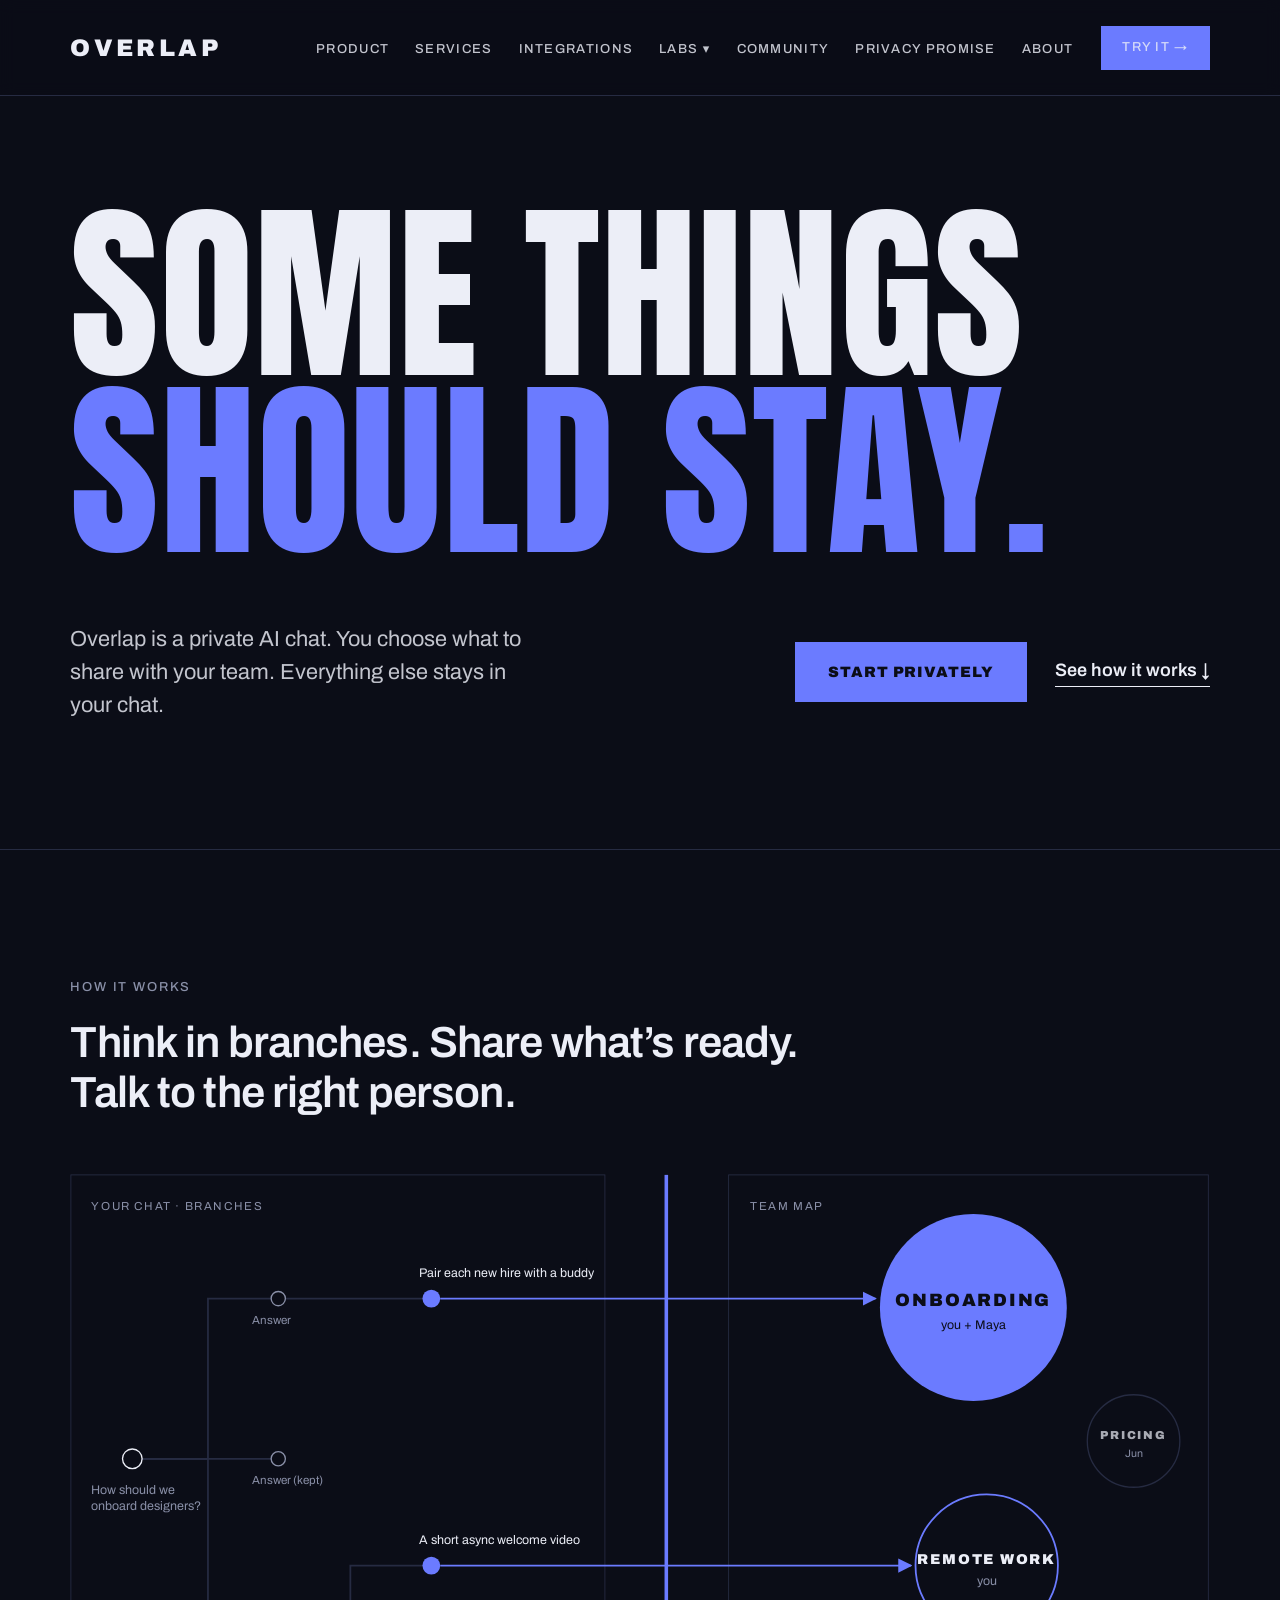
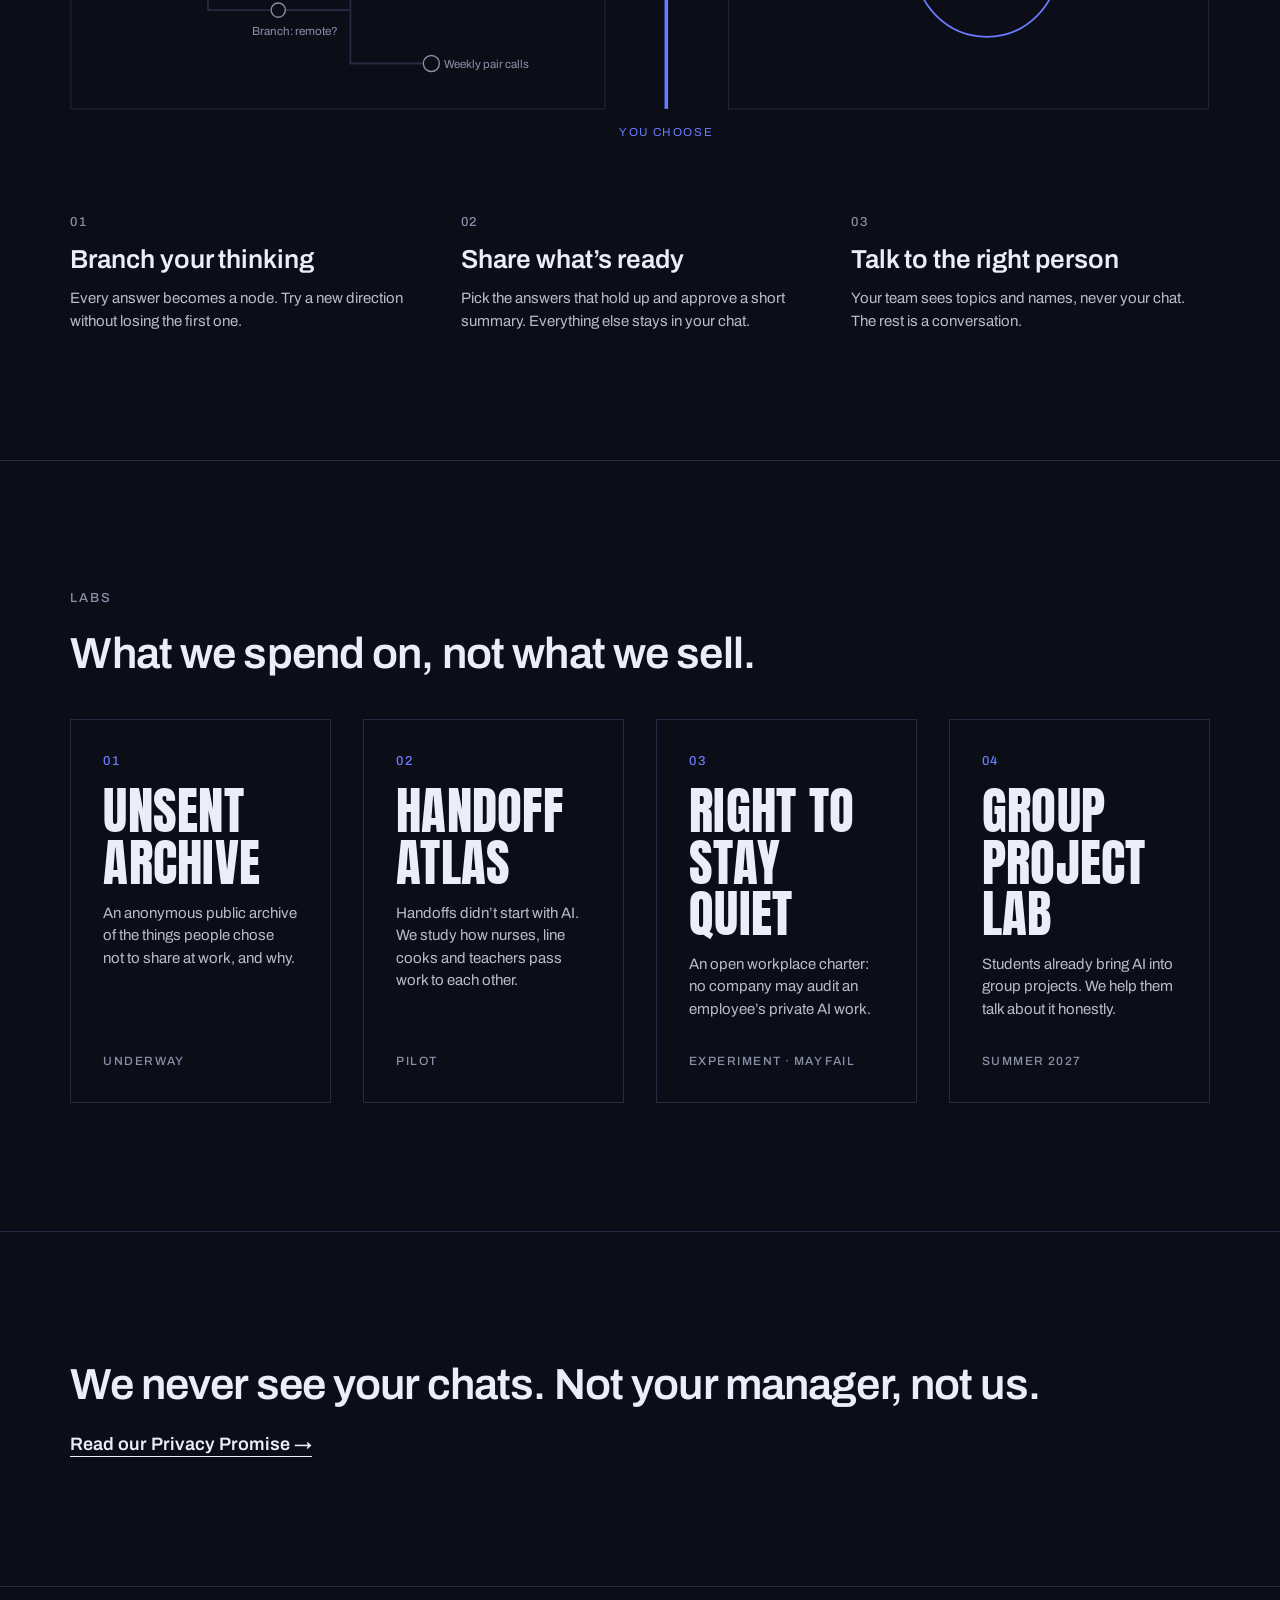
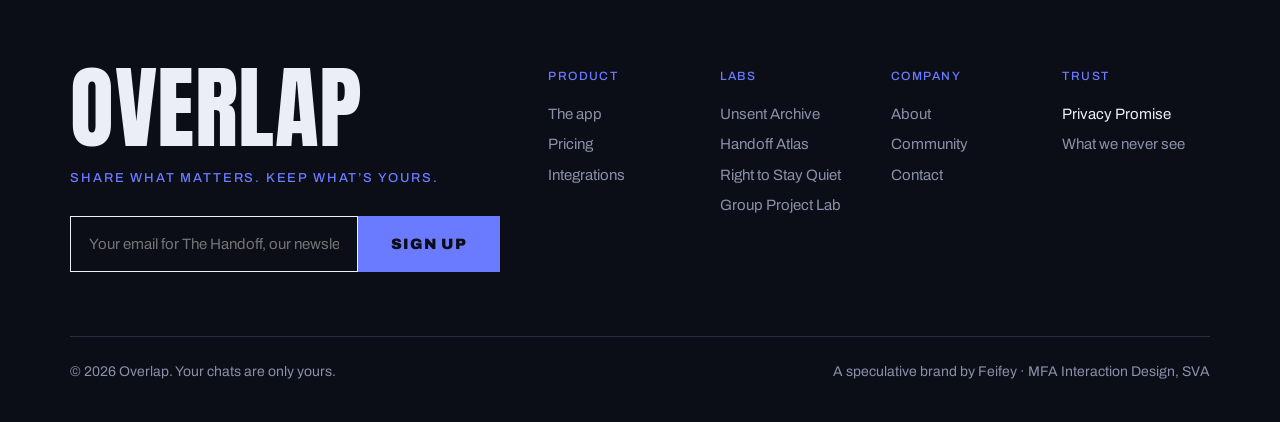
==== index.html @ f90bbea0 "Add Overlap website (11 pages, Periwinkle theme) Co-Authored-By: Claude Opus 5.5 <noreply@anthropic." ====
<!doctype html>
<html lang="en">
<head>
<meta charset="utf-8">
<meta name="viewport" content="width=device-width, initial-scale=1">
<title>Overlap · Some things should stay</title>
<meta name="description" content="A private AI chat with a team map. You choose what to share with your team.">
<link rel="preconnect" href="https://fonts.googleapis.com">
<link rel="preconnect" href="https://fonts.gstatic.com" crossorigin>
<link href="https://fonts.googleapis.com/css2?family=Anton&family=Archivo:wght@400;500;600;900&display=swap" rel="stylesheet">
<link rel="stylesheet" href="assets/style.css">
<link rel="icon" href="assets/favicon.svg" type="image/svg+xml">
</head>
<body>
<header class="site-header">
  <div class="wrap">
    <a class="logo" href="index.html">OVERLAP</a>
    <button class="burger" aria-expanded="false" aria-controls="nav">Menu</button>
    <nav class="nav" id="nav">
      <ul><li><a href="product.html">Product</a></li><li><a href="services.html">Services</a></li><li><a href="integrations.html">Integrations</a></li><li class="has-menu"><button class="menu-btn" aria-expanded="false">Labs</button><ul class="dropdown"><li><a href="labs/unsent-archive.html"><small>Lab 01</small>Unsent Archive</a></li><li><a href="labs/handoff-atlas.html"><small>Lab 02</small>Handoff Atlas</a></li><li><a href="labs/right-to-stay-quiet.html"><small>Lab 03</small>Right to Stay Quiet</a></li><li><a href="labs/group-project-lab.html"><small>Lab 04</small>Group Project Lab</a></li></ul></li><li><a href="community.html">Community</a></li><li><a href="privacy.html">Privacy Promise</a></li><li><a href="about.html">About</a></li></ul>
      <a class="btn small" href="product.html">Try it →</a>
    </nav>
  </div>
</header>
<main>

<section class="hero"><div class="wrap">
  <h1 class="display d-xl">Some things<br><span class="ac">should stay.</span></h1>
  <div class="hero-foot">
    <p class="lead">Overlap is a private AI chat. You choose what to share with your team. Everything else stays in your chat.</p>
    <div class="actions"><a class="btn" href="product.html">Start privately</a><a class="link" href="#how">See how it works ↓</a></div>
  </div>
</div></section>
<section class="section" id="how"><div class="wrap">
  <span class="label">How it works</span>
  <h2 class="h2">Think in branches. Share what’s ready.<br>Talk to the right person.</h2>
  <div class="diagram"><svg viewBox="0 0 1280 640" role="img" aria-labelledby="dgt dgd">
<title id="dgt">How Overlap works</title>
<desc id="dgd">On the left, your chat as a branch tree. Two answers you chose pass through a gate labelled You choose and arrive on the team map. Everything else stays in your chat.</desc>
<defs><marker id="ar" viewBox="0 0 10 10" refX="9" refY="5" markerWidth="8" markerHeight="8" orient="auto"><path d="M0 0L10 5L0 10z" fill="var(--ac)"/></marker></defs>
<g font-family="Archivo, sans-serif">
<rect x="1" y="1" width="600" height="600" fill="none" stroke="var(--ln)"/>
<text x="24" y="40" font-size="13" letter-spacing="1.8" fill="var(--mu)">YOUR CHAT · BRANCHES</text>
<rect x="740" y="1" width="539" height="600" fill="none" stroke="var(--ln)"/>
<text x="764" y="40" font-size="13" letter-spacing="1.8" fill="var(--mu)">TEAM MAP</text>
<rect x="668" y="1" width="4" height="600" fill="var(--ac)"/>
<text x="670" y="632" font-size="13" letter-spacing="1.8" fill="var(--ac)" text-anchor="middle">YOU CHOOSE</text>
<g stroke="var(--ln)" stroke-width="2" fill="none">
<path d="M80 320H155V140H230"/><path d="M80 320H230"/><path d="M80 320H155V490H230"/>
<path d="M238 140H400"/><path d="M238 490H315V440H400"/><path d="M238 490H315V550H400"/>
</g>
<circle cx="70" cy="320" r="11" fill="var(--bg)" stroke="var(--fg)" stroke-width="1.5"/>
<text x="24" y="360" font-size="14" fill="var(--mu)"><tspan x="24">How should we</tspan><tspan x="24" dy="18">onboard designers?</tspan></text>
<g fill="var(--bg)" stroke="var(--mu)" stroke-width="1.5"><circle cx="234" cy="140" r="8"/><circle cx="234" cy="320" r="8"/><circle cx="234" cy="490" r="8"/><circle cx="406" cy="550" r="9"/></g>
<g font-size="13" fill="var(--mu)"><text x="204" y="168">Answer</text><text x="204" y="348">Answer (kept)</text><text x="204" y="518">Branch: remote?</text><text x="420" y="555">Weekly pair calls</text></g>
<circle cx="406" cy="140" r="10" fill="var(--ac)"/><circle cx="406" cy="440" r="10" fill="var(--ac)"/>
<g font-size="14" fill="var(--fg)"><text x="392" y="116">Pair each new hire with a buddy</text><text x="392" y="416">A short async welcome video</text></g>
<g stroke="var(--ac)" stroke-width="2"><path d="M416 140H905" marker-end="url(#ar)"/><path d="M416 440H945" marker-end="url(#ar)"/></g>
<circle cx="1015" cy="150" r="105" fill="var(--ac)"/>
<text x="1015" y="148" font-size="20" font-weight="900" letter-spacing="2" fill="var(--on)" text-anchor="middle">ONBOARDING</text>
<text x="1015" y="174" font-size="14" fill="var(--on)" text-anchor="middle">you + Maya</text>
<circle cx="1030" cy="440" r="80" fill="none" stroke="var(--ac)" stroke-width="2"/>
<text x="1030" y="438" font-size="16" font-weight="900" letter-spacing="2" fill="var(--fg)" text-anchor="middle">REMOTE WORK</text>
<text x="1030" y="462" font-size="14" fill="var(--mu)" text-anchor="middle">you</text>
<circle cx="1195" cy="300" r="52" fill="none" stroke="var(--ln)" stroke-width="1.5"/>
<text x="1195" y="298" font-size="13" font-weight="900" letter-spacing="2" fill="var(--fg)" opacity=".7" text-anchor="middle">PRICING</text>
<text x="1195" y="318" font-size="12" fill="var(--mu)" text-anchor="middle">Jun</text>
</g></svg></div>
  <div class="grid g3 mt-l">
    <div class="step"><span class="num">01</span><h3>Branch your thinking</h3><p class="body small">Every answer becomes a node. Try a new direction without losing the first one.</p></div>
    <div class="step"><span class="num">02</span><h3>Share what’s ready</h3><p class="body small">Pick the answers that hold up and approve a short summary. Everything else stays in your chat.</p></div>
    <div class="step"><span class="num">03</span><h3>Talk to the right person</h3><p class="body small">Your team sees topics and names, never your chat. The rest is a conversation.</p></div>
  </div>
</div></section>
<section class="section" id="labs"><div class="wrap">
  <span class="label">Labs</span>
  <h2 class="h2">What we spend on, not what we sell.</h2>
  <div class="grid g4 mt-m"><a class="card" href="labs/unsent-archive.html"><span class="num">01</span><span class="display d-s">Unsent Archive</span><span class="body small">An anonymous public archive of the things people chose not to share at work, and why.</span><span class="status">Underway</span></a><a class="card" href="labs/handoff-atlas.html"><span class="num">02</span><span class="display d-s">Handoff Atlas</span><span class="body small">Handoffs didn’t start with AI. We study how nurses, line cooks and teachers pass work to each other.</span><span class="status">Pilot</span></a><a class="card" href="labs/right-to-stay-quiet.html"><span class="num">03</span><span class="display d-s">Right to Stay Quiet</span><span class="body small">An open workplace charter: no company may audit an employee’s private AI work.</span><span class="status">Experiment · may fail</span></a><a class="card" href="labs/group-project-lab.html"><span class="num">04</span><span class="display d-s">Group Project Lab</span><span class="body small">Students already bring AI into group projects. We help them talk about it honestly.</span><span class="status">Summer 2027</span></a></div>
</div></section>
<section class="section"><div class="wrap">
  <h2 class="h2">We never see your chats. Not your manager, not us.</h2>
  <p class="mt-s"><a class="link" href="privacy.html">Read our Privacy Promise →</a></p>
</div></section>
</main>
<footer class="site-footer">
  <div class="wrap">
    <div class="foot-top">
      <div>
        <div class="display d-l">Overlap</div>
        <p class="label ac mt-s">Share what matters. Keep what’s yours.</p>
        <form class="signup" onsubmit="event.preventDefault(); this.querySelector('button').textContent='Thanks';">
          <input type="email" placeholder="Your email for The Handoff, our newsletter" aria-label="Email">
          <button class="btn" type="submit">Sign up</button>
        </form>
      </div>
      <div class="foot-cols">
        <div><h4>PRODUCT</h4><a href="product.html">The app</a><a href="services.html">Pricing</a><a href="integrations.html">Integrations</a></div>
        <div><h4>LABS</h4><a href="labs/unsent-archive.html">Unsent Archive</a><a href="labs/handoff-atlas.html">Handoff Atlas</a><a href="labs/right-to-stay-quiet.html">Right to Stay Quiet</a><a href="labs/group-project-lab.html">Group Project Lab</a></div>
        <div><h4>COMPANY</h4><a href="about.html">About</a><a href="community.html">Community</a><a href="about.html#contact">Contact</a></div>
        <div><h4>TRUST</h4><a href="privacy.html" style="color:var(--fg)">Privacy Promise</a><a href="privacy.html#never">What we never see</a></div>
      </div>
    </div>
    <div class="foot-bottom">
      <span>© 2026 Overlap. Your chats are only yours.</span>
      <span>A speculative brand by Feifey · MFA Interaction Design, SVA</span>
    </div>
  </div>
</footer>
<script src="assets/site.js"></script>
</body>
</html>
---- assets/style.css ----
/* Overlap · Bold A · Periwinkle */
:root {
  --bg: #0B0D17;
  --fg: #ECEEF7;
  --mu: #8A90A8;
  --ln: #262B42;
  --sf: #141829;
  --ac: #6B7BFF;
  --on: #0B0D17;
  --pad: clamp(20px, 5.5vw, 80px);
  --max: 1440px;
}

* { box-sizing: border-box; margin: 0; padding: 0; }
html { scroll-behavior: smooth; }
body {
  background: var(--bg);
  color: var(--fg);
  font-family: "Archivo", system-ui, sans-serif;
  font-size: 18px;
  line-height: 1.5;
  -webkit-font-smoothing: antialiased;
}
a { color: inherit; text-decoration: none; }
img, svg { display: block; max-width: 100%; }
button { font: inherit; color: inherit; background: none; border: 0; cursor: pointer; }

.wrap { max-width: var(--max); margin: 0 auto; padding: 0 var(--pad); }
.section { padding: clamp(72px, 10vw, 140px) 0; border-top: 1px solid var(--ln); }
.section:first-of-type { border-top: 0; }

/* ---------- type ---------- */
.label {
  font-size: 13px; font-weight: 500; letter-spacing: .14em; text-transform: uppercase;
  color: var(--mu); margin-bottom: 20px; display: block;
}
.label.ac { color: var(--ac); }
.display {
  font-family: "Anton", Impact, sans-serif; font-weight: 400; text-transform: uppercase;
  line-height: .92; letter-spacing: .005em;
}
.d-xl { font-size: clamp(64px, 15vw, 230px); }
.d-l  { font-size: clamp(52px, 10vw, 160px); }
.d-m  { font-size: clamp(44px, 7vw, 110px); }
.d-s  { font-size: clamp(32px, 4vw, 52px); line-height: 1; }
.ac { color: var(--ac); }
.h2 { font-size: clamp(30px, 3.4vw, 44px); font-weight: 600; letter-spacing: -.02em; line-height: 1.15; }
.lead { font-size: clamp(19px, 1.7vw, 24px); color: color-mix(in srgb, var(--fg) 82%, transparent); max-width: 40ch; }
.body { color: color-mix(in srgb, var(--fg) 78%, transparent); max-width: 60ch; }
.muted { color: var(--mu); }
.small { font-size: 15px; }

/* ---------- buttons ---------- */
.btn {
  display: inline-flex; align-items: center; gap: .5em;
  height: 60px; padding: 0 32px;
  font-weight: 900; font-size: 15px; letter-spacing: .06em; text-transform: uppercase;
  background: var(--ac); color: var(--on); border: 1.5px solid var(--ac);
  transition: transform .15s ease, background .15s ease;
}
.btn:hover { transform: translateY(-2px); }
.btn.ghost { background: transparent; color: var(--fg); border-color: var(--fg); }
.btn.small { height: 44px; padding: 0 20px; font-size: 13px; }
.link { font-weight: 600; border-bottom: 1px solid currentColor; padding-bottom: 2px; }
.link:hover { color: var(--ac); }

/* ---------- header / nav ---------- */
.site-header { position: sticky; top: 0; z-index: 20; background: color-mix(in srgb, var(--bg) 92%, transparent); backdrop-filter: blur(8px); }
.site-header .wrap { display: flex; align-items: center; gap: 32px; height: 96px; border-bottom: 1px solid var(--ln); }
.logo { font-weight: 900; font-size: 24px; letter-spacing: .14em; }
.nav { margin-left: auto; display: flex; align-items: center; gap: 28px; }
.nav > ul { display: flex; gap: 26px; list-style: none; align-items: center; }
.nav a, .nav .menu-btn {
  font-size: 13px; font-weight: 500; letter-spacing: .1em; text-transform: uppercase;
  color: color-mix(in srgb, var(--fg) 82%, transparent);
}
.nav a:hover, .nav .menu-btn:hover, .nav a[aria-current="page"] { color: var(--fg); }
.nav a[aria-current="page"] { border-bottom: 2px solid var(--fg); padding-bottom: 6px; }
.has-menu { position: relative; }
.menu-btn::after { content: " ▾"; }
.dropdown {
  position: absolute; top: calc(100% + 18px); left: -20px; min-width: 300px;
  list-style: none; background: var(--sf); border: 1px solid var(--ln);
  padding: 10px; display: none;
}
.dropdown a { display: block; padding: 14px 14px; text-transform: none; letter-spacing: 0; font-size: 16px; }
.dropdown a small { display: block; color: var(--mu); font-size: 12px; letter-spacing: .12em; text-transform: uppercase; margin-bottom: 2px; }
.dropdown a:hover { background: var(--bg); }
.has-menu:hover .dropdown, .has-menu.open .dropdown { display: block; }
.has-menu::before { content: ""; position: absolute; left: 0; right: 0; top: 100%; height: 20px; } /* hover bridge */
.burger { display: none; margin-left: auto; font-weight: 600; font-size: 14px; letter-spacing: .1em; }

@media (max-width: 1100px) {
  .burger { display: block; }
  .nav { display: none; position: fixed; inset: 96px 0 0 0; background: var(--bg); flex-direction: column; align-items: flex-start; padding: 32px var(--pad); overflow: auto; }
  .nav.open { display: flex; }
  .nav > ul { flex-direction: column; align-items: flex-start; gap: 22px; }
  .nav a, .nav .menu-btn { font-size: 18px; }
  .dropdown { position: static; display: block; background: none; border: 0; padding: 8px 0 0 12px; }
  .has-menu::before { display: none; }
}

/* ---------- hero ---------- */
.hero { padding: clamp(60px, 9vw, 110px) 0 clamp(72px, 10vw, 140px); }
.hero-foot { display: flex; flex-wrap: wrap; gap: 32px 60px; align-items: center; justify-content: space-between; margin-top: clamp(40px, 5vw, 80px); }
.actions { display: flex; flex-wrap: wrap; gap: 16px 28px; align-items: center; }

/* ---------- grids ---------- */
.grid { display: grid; gap: 32px; }
.g2 { grid-template-columns: repeat(2, 1fr); }
.g3 { grid-template-columns: repeat(3, 1fr); }
.g4 { grid-template-columns: repeat(4, 1fr); }
@media (max-width: 960px) { .g3, .g4 { grid-template-columns: repeat(2, 1fr); } }
@media (max-width: 640px) { .g2, .g3, .g4 { grid-template-columns: 1fr; } }
.split { display: grid; grid-template-columns: 1fr 1fr; gap: clamp(32px, 6vw, 80px); align-items: start; }
@media (max-width: 860px) { .split { grid-template-columns: 1fr; } }

.card { border: 1px solid var(--ln); padding: 32px; display: flex; flex-direction: column; gap: 14px; }
.card.hot { border: 2px solid var(--ac); }
.card .num { font-size: 13px; font-weight: 500; letter-spacing: .12em; color: var(--ac); }
.card .status { margin-top: auto; padding-top: 18px; font-size: 12px; font-weight: 500; letter-spacing: .12em; text-transform: uppercase; color: var(--mu); }
a.card:hover { border-color: var(--fg); }
.pill { display: inline-block; font-size: 11px; font-weight: 900; letter-spacing: .1em; text-transform: uppercase; border: 1px solid var(--mu); color: var(--mu); padding: 5px 12px; border-radius: 99px; }
.pill.ac { background: var(--ac); border-color: var(--ac); color: var(--on); }

.step .num { font-size: 13px; font-weight: 500; letter-spacing: .12em; color: var(--mu); }
.step h3 { font-size: 26px; font-weight: 600; margin: 6px 0 8px; }

.mono {
  width: 48px; height: 48px; border: 1px solid var(--fg); border-radius: 10px; flex: none;
  display: grid; place-items: center; font-weight: 900; font-size: 15px;
}
.row { display: grid; grid-template-columns: 48px 280px 1fr; gap: 24px; align-items: center; padding: 22px 0; border-top: 1px solid var(--ln); }
.row:last-child { border-bottom: 1px solid var(--ln); }
.row h3 { font-size: 24px; font-weight: 600; }
@media (max-width: 760px) { .row { grid-template-columns: 48px 1fr; } .row p { grid-column: 2; } }

.placeholder {
  background: var(--sf); border: 1px dashed var(--ln); min-height: 360px;
  display: flex; align-items: flex-end; padding: 20px; color: var(--mu); font-size: 14px;
}

.band { background: var(--ac); color: var(--on); padding: clamp(56px, 7vw, 90px) 0; }
.band .wrap { display: flex; flex-wrap: wrap; gap: 32px; align-items: center; justify-content: space-between; }
.band .btn { background: var(--on); color: var(--ac); border-color: var(--on); }

.kv { display: grid; grid-template-columns: 180px 1fr; gap: 16px; padding: 18px 0; border-top: 1px solid var(--ln); }
.kv dt { font-size: 12px; font-weight: 500; letter-spacing: .12em; color: var(--ac); padding-top: 4px; }
@media (max-width: 640px) { .kv { grid-template-columns: 1fr; gap: 6px; } }

table.see { width: 100%; border-collapse: collapse; }
table.see th { text-align: left; font-size: 13px; font-weight: 500; letter-spacing: .12em; color: var(--mu); padding: 0 0 18px; }
table.see td { border-top: 1px solid var(--ln); padding: 18px 0; font-size: clamp(18px, 2vw, 26px); }
table.see td:first-child { font-family: "Anton", sans-serif; text-transform: uppercase; font-size: clamp(24px, 3vw, 40px); }
table.see .y { color: var(--ac); font-weight: 900; }
table.see .n { color: var(--mu); }

.diagram { border: 0; margin-top: 56px; }
.diagram svg { width: 100%; height: auto; }

.lab-switch { display: flex; gap: 10px; flex-wrap: wrap; }
.lab-switch a { border: 1px solid var(--ln); border-radius: 99px; padding: 8px 16px; font-weight: 900; font-size: 13px; letter-spacing: .08em; }
.lab-switch a[aria-current="page"] { background: var(--ac); border-color: var(--ac); color: var(--on); }
.acts li { list-style: none; display: grid; grid-template-columns: 110px 1fr; gap: 20px; align-items: baseline; padding: 20px 0; border-top: 1px solid var(--ln); font-size: clamp(19px, 2vw, 26px); }
.acts li span { font-family: "Anton", sans-serif; font-size: clamp(48px, 6vw, 80px); color: var(--ac); line-height: .9; }

/* ---------- footer ---------- */
.site-footer { border-top: 1px solid var(--ln); padding: 80px 0 40px; }
.foot-top { display: grid; grid-template-columns: 1.3fr 2fr; gap: 48px; }
.foot-cols { display: grid; grid-template-columns: repeat(4, 1fr); gap: 24px; }
.foot-cols h4 { font-size: 12px; font-weight: 500; letter-spacing: .12em; color: var(--ac); margin-bottom: 14px; }
.foot-cols a { display: block; color: var(--mu); font-size: 15px; padding: 4px 0; }
.foot-cols a:hover { color: var(--fg); }
.signup { display: flex; margin-top: 28px; max-width: 520px; }
.signup input { flex: 1; min-width: 0; background: transparent; border: 1px solid var(--fg); color: var(--fg); padding: 0 18px; height: 56px; font: inherit; font-size: 15px; }
.signup .btn { height: 56px; }
.foot-bottom { display: flex; flex-wrap: wrap; gap: 16px; justify-content: space-between; margin-top: 64px; padding-top: 24px; border-top: 1px solid var(--ln); color: var(--mu); font-size: 14px; }
@media (max-width: 860px) { .foot-top { grid-template-columns: 1fr; } .foot-cols { grid-template-columns: repeat(2, 1fr); } }

.note { font-size: 13px; color: var(--mu); margin-top: 18px; }
.mt-s { margin-top: 20px; } .mt-m { margin-top: 40px; } .mt-l { margin-top: 64px; }

/* overflow guards */
.grid > *, .split > *, .foot-top > *, .foot-cols > * { min-width: 0; }
.row.event { grid-template-columns: 200px 1fr auto; }
@media (max-width: 760px) { .row.event { grid-template-columns: 1fr; gap: 8px; } .row.event p { grid-column: auto; } }
@media (max-width: 480px) { .signup { flex-direction: column; } .signup .btn { justify-content: center; } }
html, body { overflow-x: clip; }
@media (max-width: 480px) { .btn { padding: 0 22px; } }
.site-footer .display.d-l { font-size: clamp(56px, 7vw, 110px); }
@media (max-width: 760px) { .diagram { overflow-x: auto; -webkit-overflow-scrolling: touch; } .diagram svg { min-width: 760px; } .diagram::after { content: "Scroll sideways to see the whole diagram →"; display: block; font-size: 13px; color: var(--mu); margin-top: 12px; } }
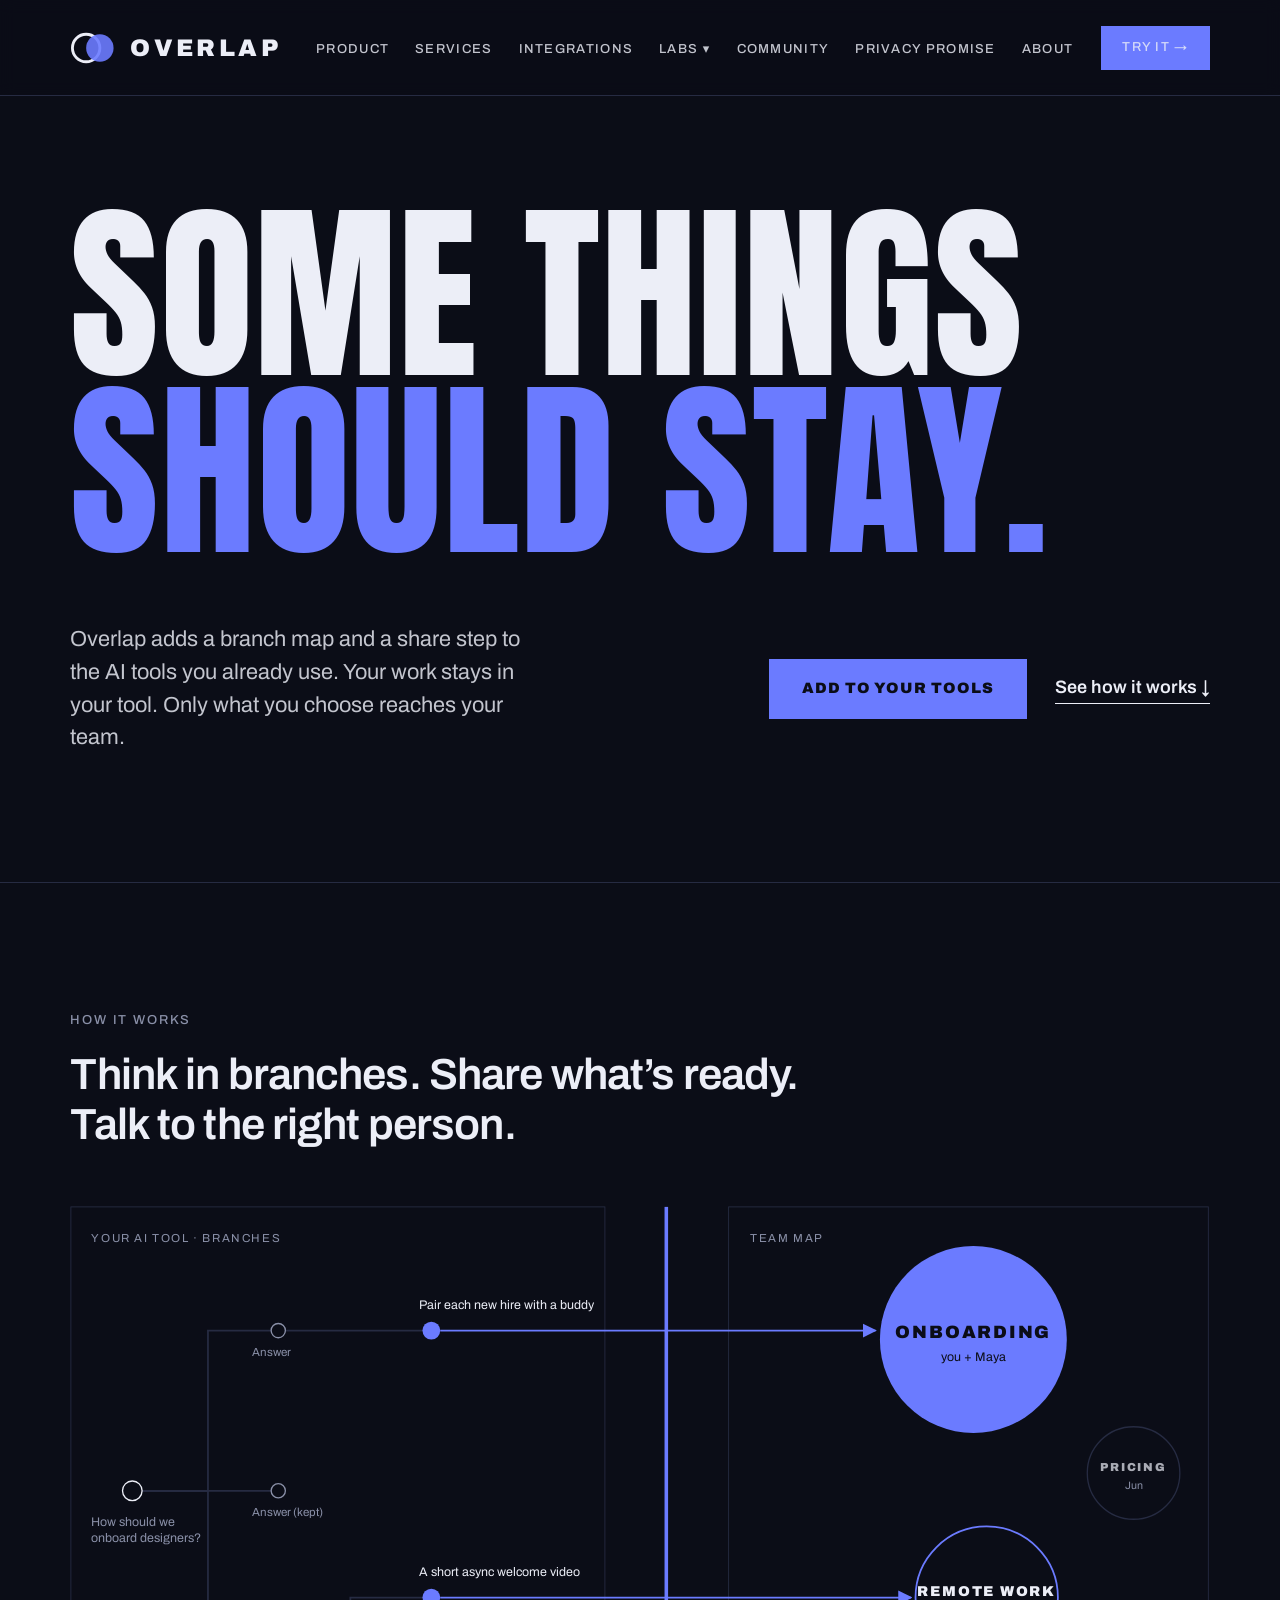
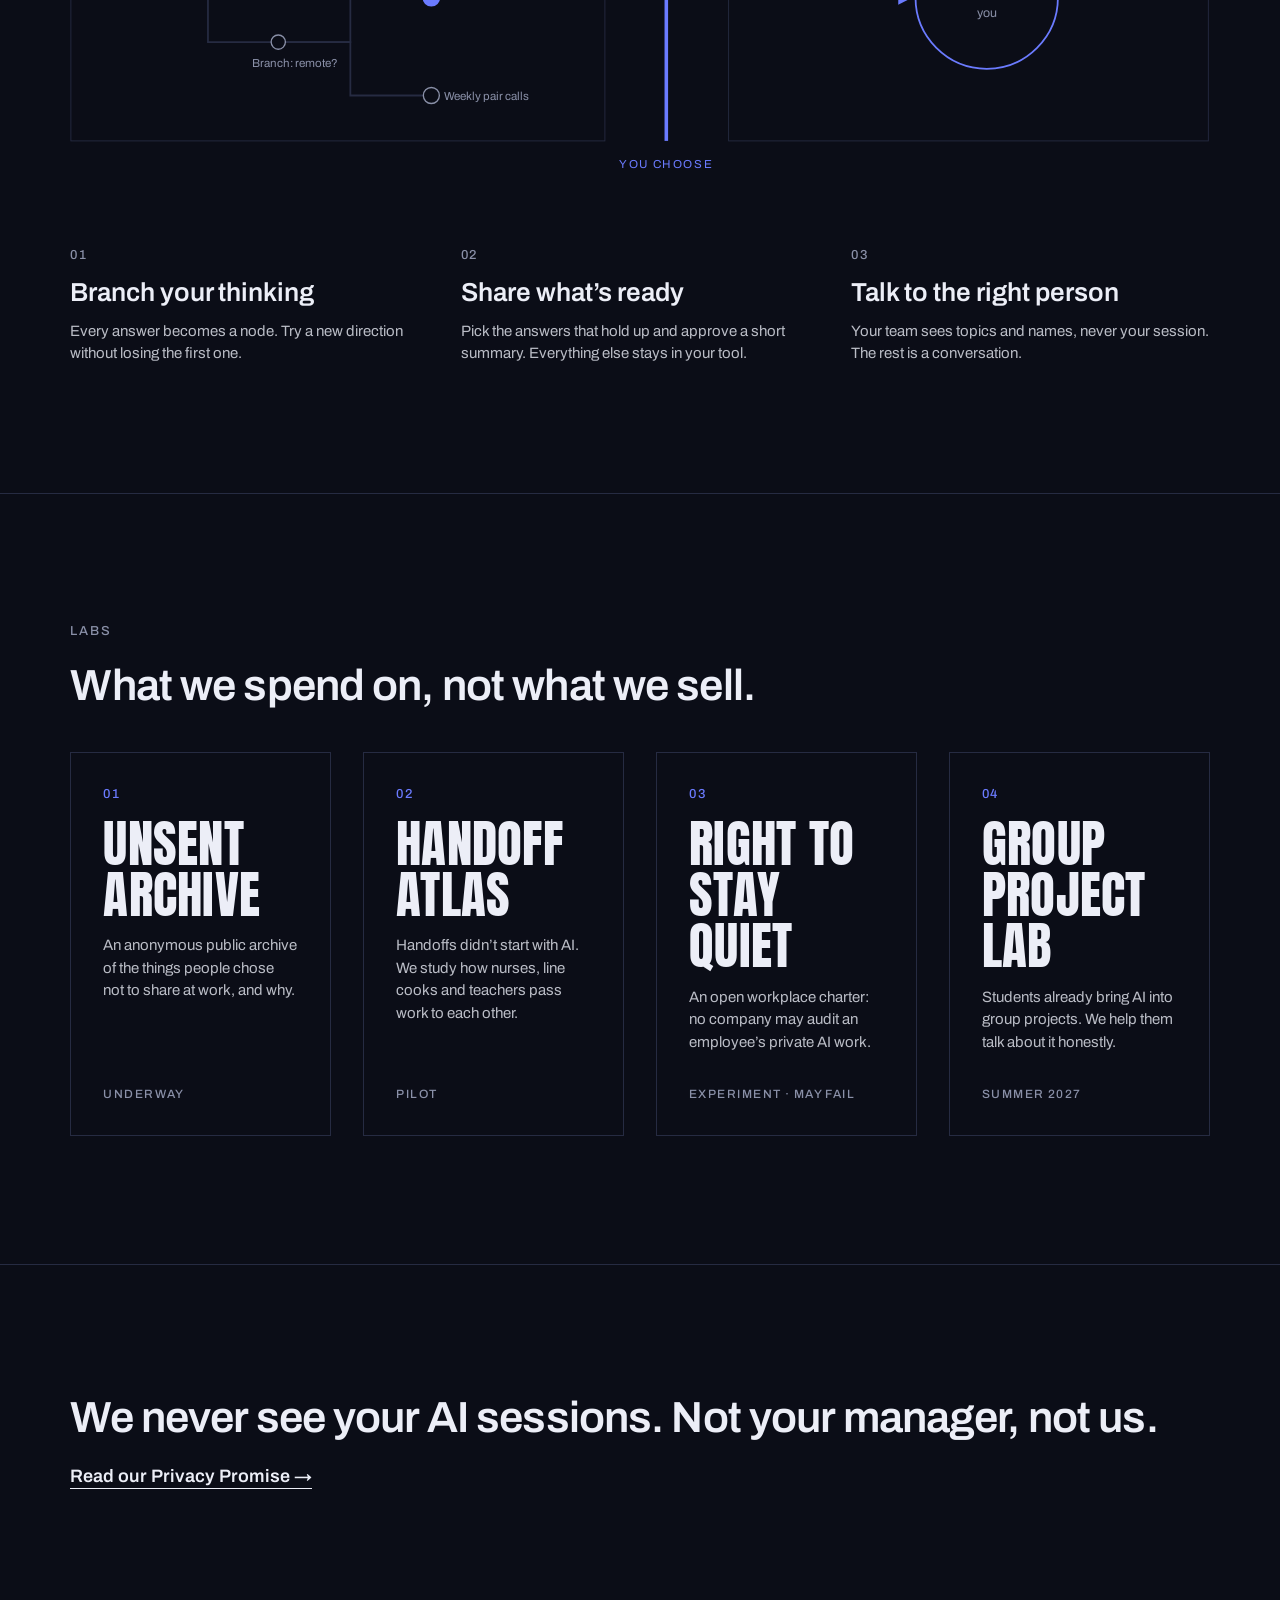
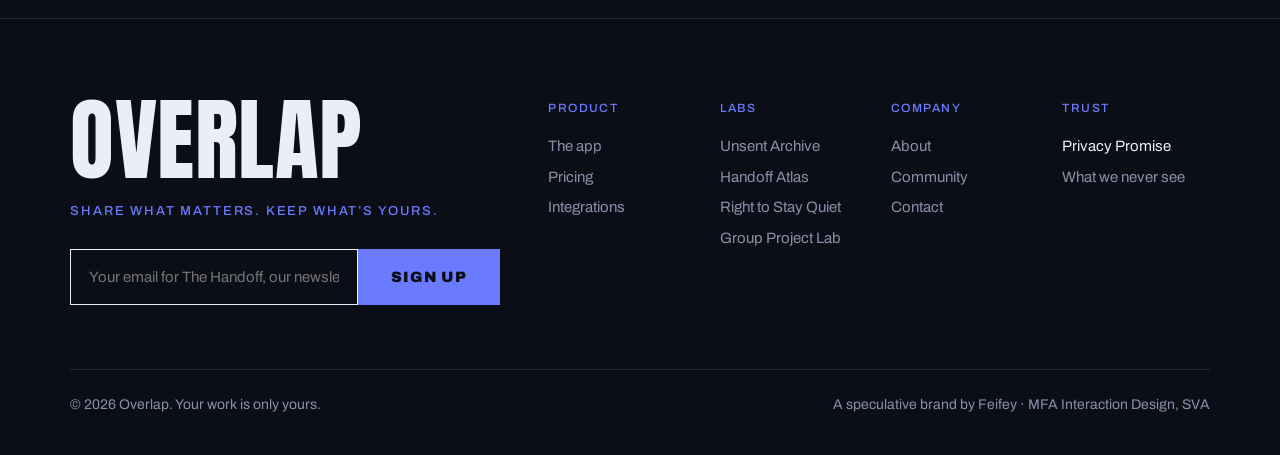
==== commit 06288463: "Reposition Overlap as an add-on for existing AI tools; add logo mark Co-Authored-By: Claude Opus 5.5" ====
--- a/index.html
+++ b/index.html
@@ -4,7 +4,7 @@
 <meta charset="utf-8">
 <meta name="viewport" content="width=device-width, initial-scale=1">
 <title>Overlap · Some things should stay</title>
-<meta name="description" content="A private AI chat with a team map. You choose what to share with your team.">
+<meta name="description" content="An add-on for the AI tools you already use. You choose what reaches your team.">
 <link rel="preconnect" href="https://fonts.googleapis.com">
 <link rel="preconnect" href="https://fonts.gstatic.com" crossorigin>
 <link href="https://fonts.googleapis.com/css2?family=Anton&family=Archivo:wght@400;500;600;900&display=swap" rel="stylesheet">
@@ -14,11 +14,11 @@
 <body>
 <header class="site-header">
   <div class="wrap">
-    <a class="logo" href="index.html">OVERLAP</a>
+    <a class="logo" href="index.html" aria-label="Overlap home"><svg class="mark" viewBox="0 0 40 28" aria-hidden="true"><circle cx="14" cy="14" r="12" fill="none" stroke="var(--fg)" stroke-width="2.5"/><circle cx="26" cy="14" r="12" fill="var(--ac)" fill-opacity=".9"/></svg><span>OVERLAP</span></a>
     <button class="burger" aria-expanded="false" aria-controls="nav">Menu</button>
     <nav class="nav" id="nav">
       <ul><li><a href="product.html">Product</a></li><li><a href="services.html">Services</a></li><li><a href="integrations.html">Integrations</a></li><li class="has-menu"><button class="menu-btn" aria-expanded="false">Labs</button><ul class="dropdown"><li><a href="labs/unsent-archive.html"><small>Lab 01</small>Unsent Archive</a></li><li><a href="labs/handoff-atlas.html"><small>Lab 02</small>Handoff Atlas</a></li><li><a href="labs/right-to-stay-quiet.html"><small>Lab 03</small>Right to Stay Quiet</a></li><li><a href="labs/group-project-lab.html"><small>Lab 04</small>Group Project Lab</a></li></ul></li><li><a href="community.html">Community</a></li><li><a href="privacy.html">Privacy Promise</a></li><li><a href="about.html">About</a></li></ul>
-      <a class="btn small" href="product.html">Try it →</a>
+      <a class="btn small" href="integrations.html">Try it →</a>
     </nav>
   </div>
 </header>
@@ -27,8 +27,8 @@
 <section class="hero"><div class="wrap">
   <h1 class="display d-xl">Some things<br><span class="ac">should stay.</span></h1>
   <div class="hero-foot">
-    <p class="lead">Overlap is a private AI chat. You choose what to share with your team. Everything else stays in your chat.</p>
-    <div class="actions"><a class="btn" href="product.html">Start privately</a><a class="link" href="#how">See how it works ↓</a></div>
+    <p class="lead">Overlap adds a branch map and a share step to the AI tools you already use. Your work stays in your tool. Only what you choose reaches your team.</p>
+    <div class="actions"><a class="btn" href="integrations.html">Add to your tools</a><a class="link" href="#how">See how it works ↓</a></div>
   </div>
 </div></section>
 <section class="section" id="how"><div class="wrap">
@@ -36,11 +36,11 @@
   <h2 class="h2">Think in branches. Share what’s ready.<br>Talk to the right person.</h2>
   <div class="diagram"><svg viewBox="0 0 1280 640" role="img" aria-labelledby="dgt dgd">
 <title id="dgt">How Overlap works</title>
-<desc id="dgd">On the left, your chat as a branch tree. Two answers you chose pass through a gate labelled You choose and arrive on the team map. Everything else stays in your chat.</desc>
+<desc id="dgd">On the left, your work in your AI tool as a branch tree. Two answers you chose pass through a gate labelled You choose and arrive on the team map. Everything else stays in your tool.</desc>
 <defs><marker id="ar" viewBox="0 0 10 10" refX="9" refY="5" markerWidth="8" markerHeight="8" orient="auto"><path d="M0 0L10 5L0 10z" fill="var(--ac)"/></marker></defs>
 <g font-family="Archivo, sans-serif">
 <rect x="1" y="1" width="600" height="600" fill="none" stroke="var(--ln)"/>
-<text x="24" y="40" font-size="13" letter-spacing="1.8" fill="var(--mu)">YOUR CHAT · BRANCHES</text>
+<text x="24" y="40" font-size="13" letter-spacing="1.8" fill="var(--mu)">YOUR AI TOOL · BRANCHES</text>
 <rect x="740" y="1" width="539" height="600" fill="none" stroke="var(--ln)"/>
 <text x="764" y="40" font-size="13" letter-spacing="1.8" fill="var(--mu)">TEAM MAP</text>
 <rect x="668" y="1" width="4" height="600" fill="var(--ac)"/>
@@ -68,8 +68,8 @@
 </g></svg></div>
   <div class="grid g3 mt-l">
     <div class="step"><span class="num">01</span><h3>Branch your thinking</h3><p class="body small">Every answer becomes a node. Try a new direction without losing the first one.</p></div>
-    <div class="step"><span class="num">02</span><h3>Share what’s ready</h3><p class="body small">Pick the answers that hold up and approve a short summary. Everything else stays in your chat.</p></div>
-    <div class="step"><span class="num">03</span><h3>Talk to the right person</h3><p class="body small">Your team sees topics and names, never your chat. The rest is a conversation.</p></div>
+    <div class="step"><span class="num">02</span><h3>Share what’s ready</h3><p class="body small">Pick the answers that hold up and approve a short summary. Everything else stays in your tool.</p></div>
+    <div class="step"><span class="num">03</span><h3>Talk to the right person</h3><p class="body small">Your team sees topics and names, never your session. The rest is a conversation.</p></div>
   </div>
 </div></section>
 <section class="section" id="labs"><div class="wrap">
@@ -78,7 +78,7 @@
   <div class="grid g4 mt-m"><a class="card" href="labs/unsent-archive.html"><span class="num">01</span><span class="display d-s">Unsent Archive</span><span class="body small">An anonymous public archive of the things people chose not to share at work, and why.</span><span class="status">Underway</span></a><a class="card" href="labs/handoff-atlas.html"><span class="num">02</span><span class="display d-s">Handoff Atlas</span><span class="body small">Handoffs didn’t start with AI. We study how nurses, line cooks and teachers pass work to each other.</span><span class="status">Pilot</span></a><a class="card" href="labs/right-to-stay-quiet.html"><span class="num">03</span><span class="display d-s">Right to Stay Quiet</span><span class="body small">An open workplace charter: no company may audit an employee’s private AI work.</span><span class="status">Experiment · may fail</span></a><a class="card" href="labs/group-project-lab.html"><span class="num">04</span><span class="display d-s">Group Project Lab</span><span class="body small">Students already bring AI into group projects. We help them talk about it honestly.</span><span class="status">Summer 2027</span></a></div>
 </div></section>
 <section class="section"><div class="wrap">
-  <h2 class="h2">We never see your chats. Not your manager, not us.</h2>
+  <h2 class="h2">We never see your AI sessions. Not your manager, not us.</h2>
   <p class="mt-s"><a class="link" href="privacy.html">Read our Privacy Promise →</a></p>
 </div></section>
 </main>
@@ -101,7 +101,7 @@
       </div>
     </div>
     <div class="foot-bottom">
-      <span>© 2026 Overlap. Your chats are only yours.</span>
+      <span>© 2026 Overlap. Your work is only yours.</span>
       <span>A speculative brand by Feifey · MFA Interaction Design, SVA</span>
     </div>
   </div>
--- a/assets/style.css
+++ b/assets/style.css
@@ -189,3 +189,5 @@
 @media (max-width: 480px) { .btn { padding: 0 22px; } }
 .site-footer .display.d-l { font-size: clamp(56px, 7vw, 110px); }
 @media (max-width: 760px) { .diagram { overflow-x: auto; -webkit-overflow-scrolling: touch; } .diagram svg { min-width: 760px; } .diagram::after { content: "Scroll sideways to see the whole diagram →"; display: block; font-size: 13px; color: var(--mu); margin-top: 12px; } }
+.logo { display: inline-flex; align-items: center; gap: 14px; }
+.logo .mark { width: 46px; height: 32px; flex: none; }
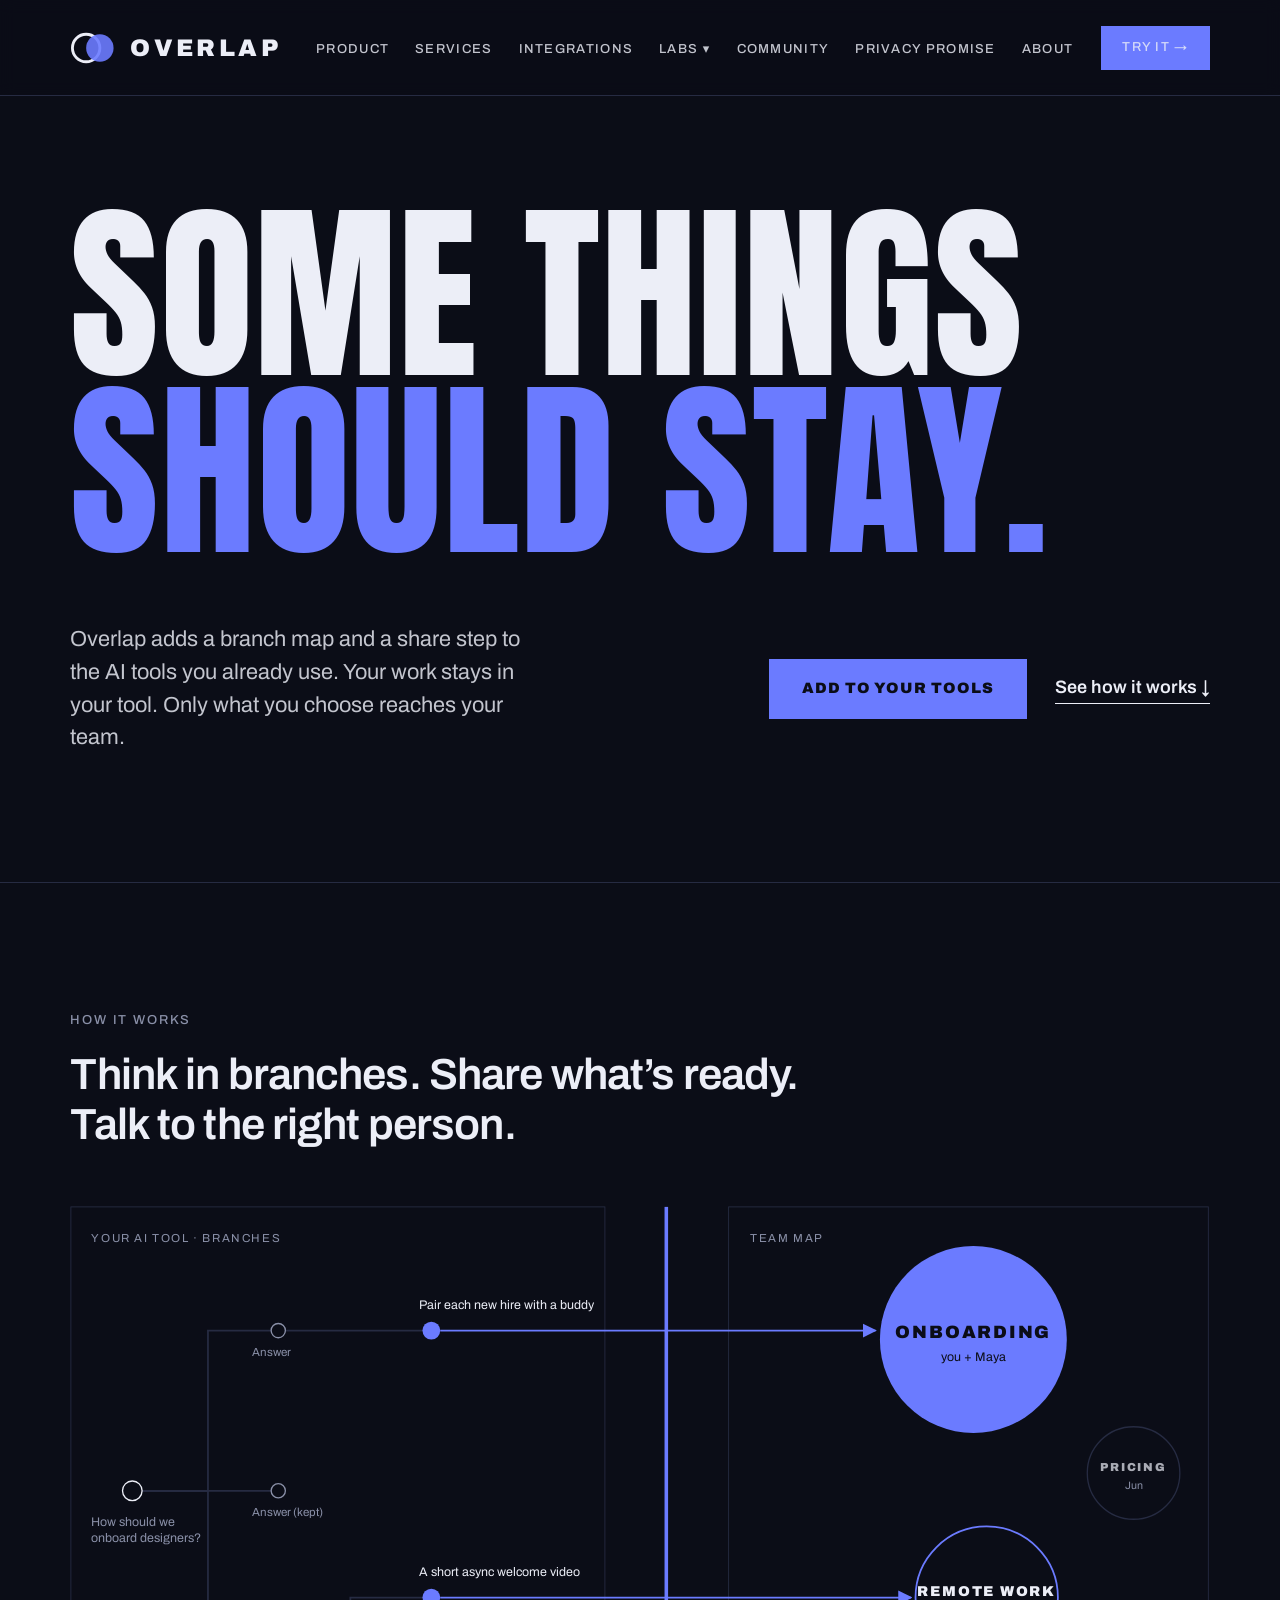
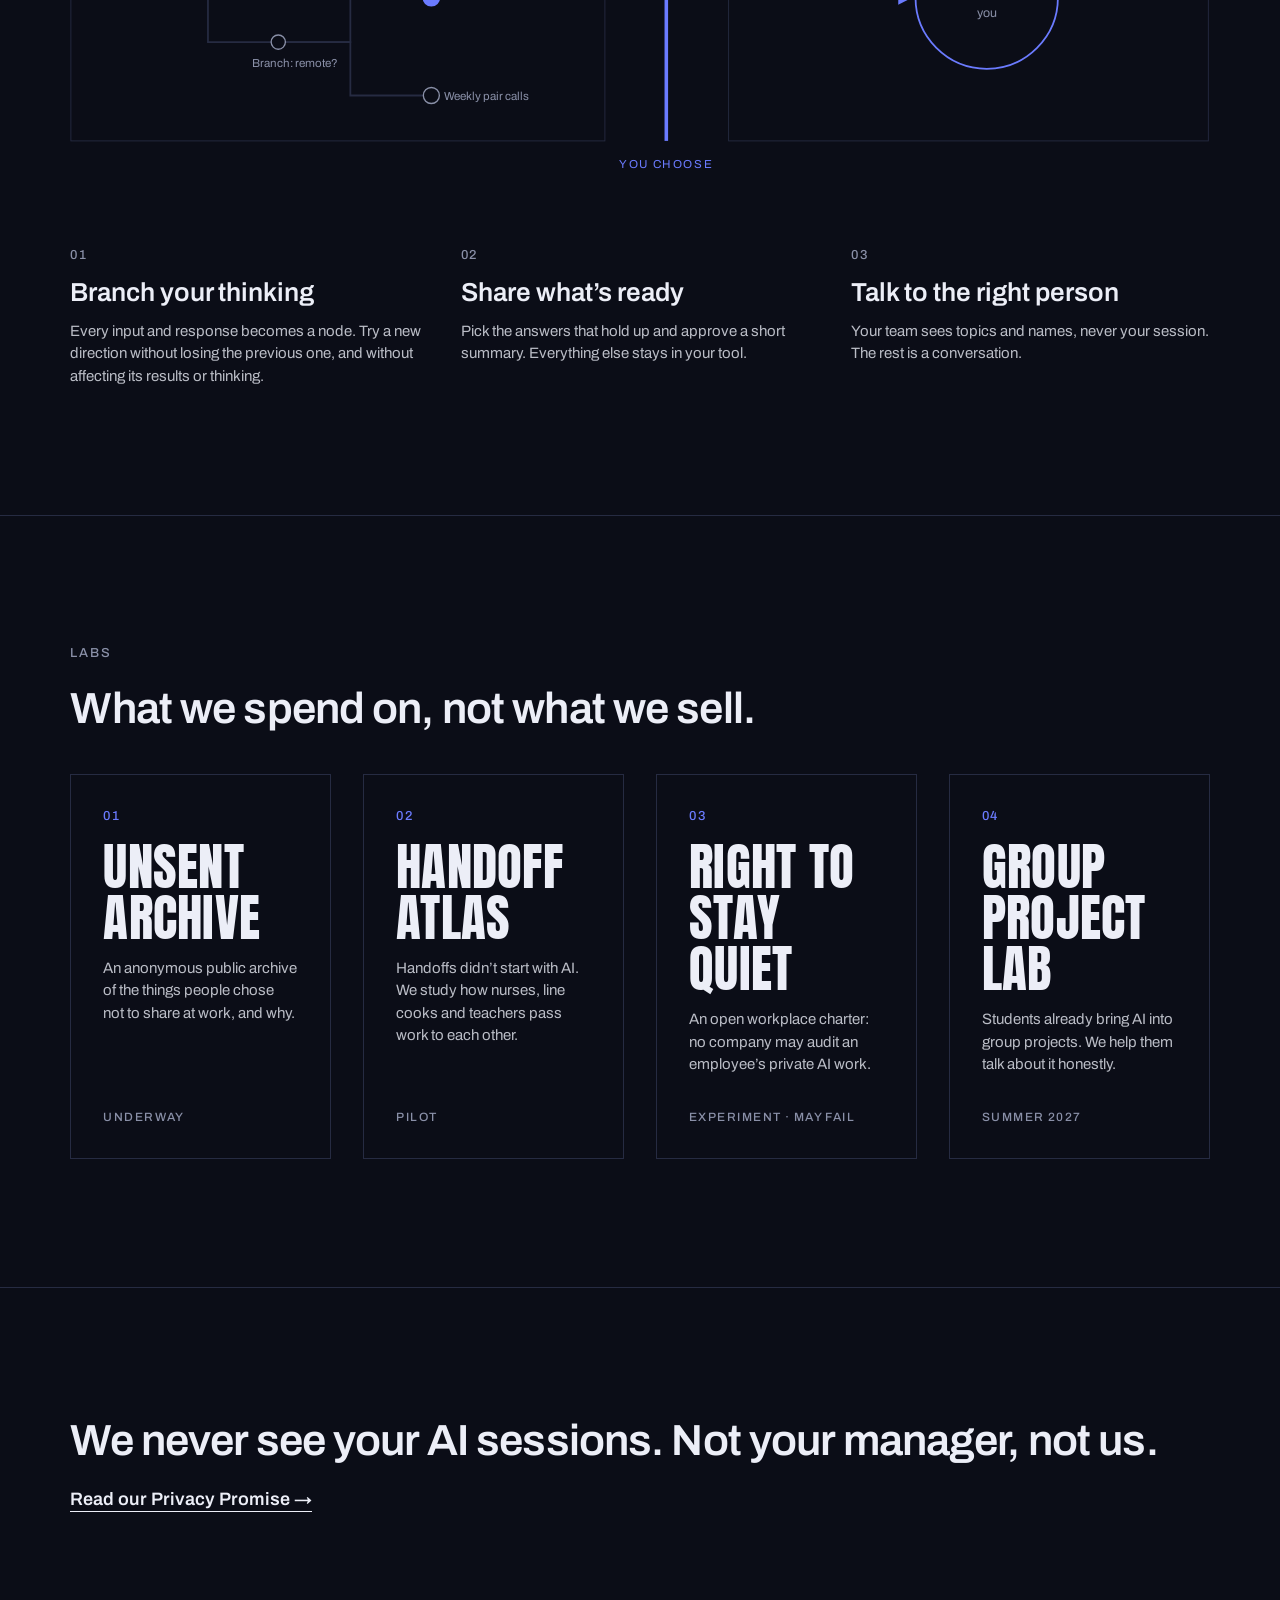
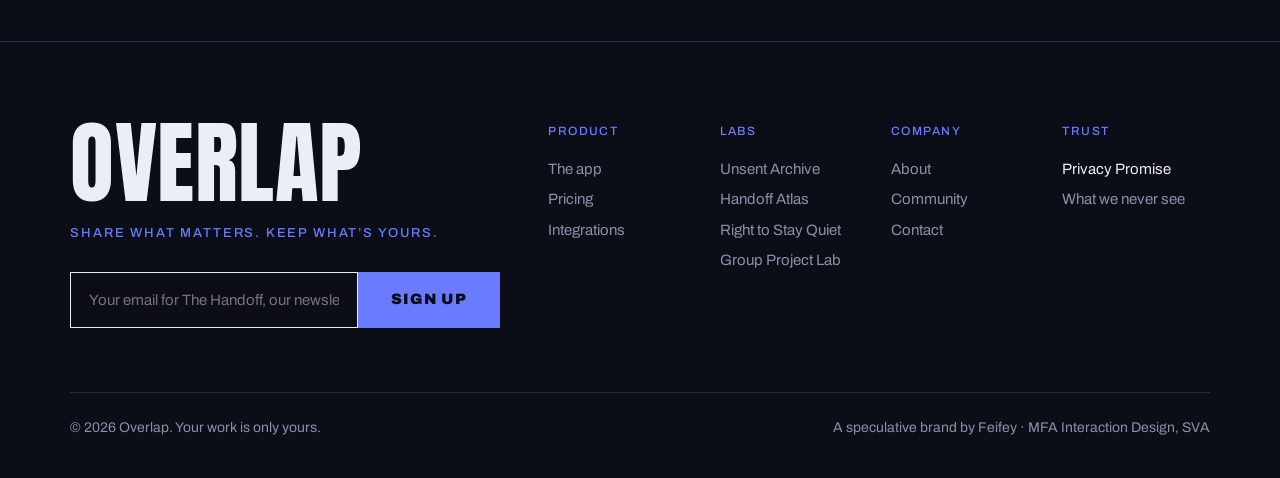
==== commit 1b043e78: "Homepage: reword the Branch your thinking step Co-Authored-By: Claude Opus 5.5 <noreply@anthropic.co" ====
--- a/index.html
+++ b/index.html
@@ -67,7 +67,7 @@
 <text x="1195" y="318" font-size="12" fill="var(--mu)" text-anchor="middle">Jun</text>
 </g></svg></div>
   <div class="grid g3 mt-l">
-    <div class="step"><span class="num">01</span><h3>Branch your thinking</h3><p class="body small">Every answer becomes a node. Try a new direction without losing the first one.</p></div>
+    <div class="step"><span class="num">01</span><h3>Branch your thinking</h3><p class="body small">Every input and response becomes a node. Try a new direction without losing the previous one, and without affecting its results or thinking.</p></div>
     <div class="step"><span class="num">02</span><h3>Share what’s ready</h3><p class="body small">Pick the answers that hold up and approve a short summary. Everything else stays in your tool.</p></div>
     <div class="step"><span class="num">03</span><h3>Talk to the right person</h3><p class="body small">Your team sees topics and names, never your session. The rest is a conversation.</p></div>
   </div>
--- a/assets/style.css
+++ b/assets/style.css
@@ -191,3 +191,5 @@
 @media (max-width: 760px) { .diagram { overflow-x: auto; -webkit-overflow-scrolling: touch; } .diagram svg { min-width: 760px; } .diagram::after { content: "Scroll sideways to see the whole diagram →"; display: block; font-size: 13px; color: var(--mu); margin-top: 12px; } }
 .logo { display: inline-flex; align-items: center; gap: 14px; }
 .logo .mark { width: 46px; height: 32px; flex: none; }
+.mock svg { width: 100%; height: auto; }
+.mock figcaption { font-size: 14px; color: var(--mu); margin-top: 14px; }
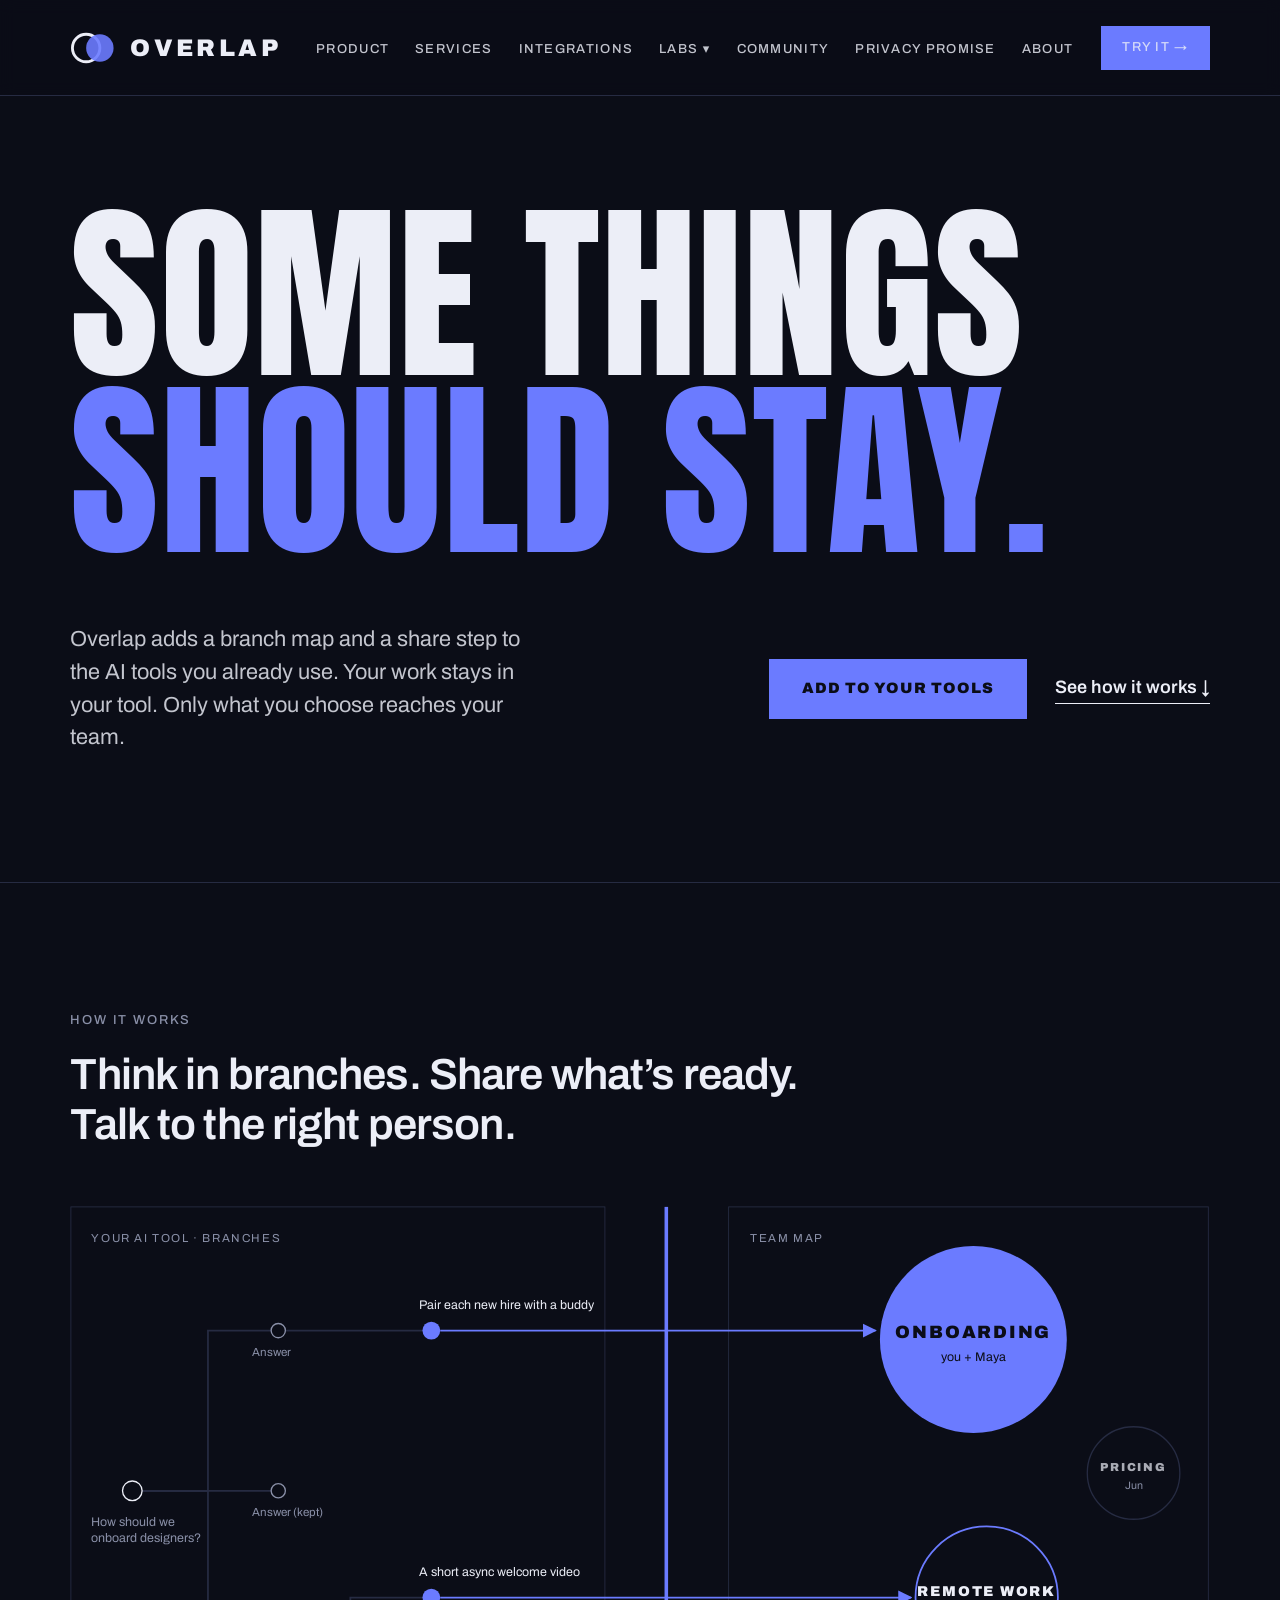
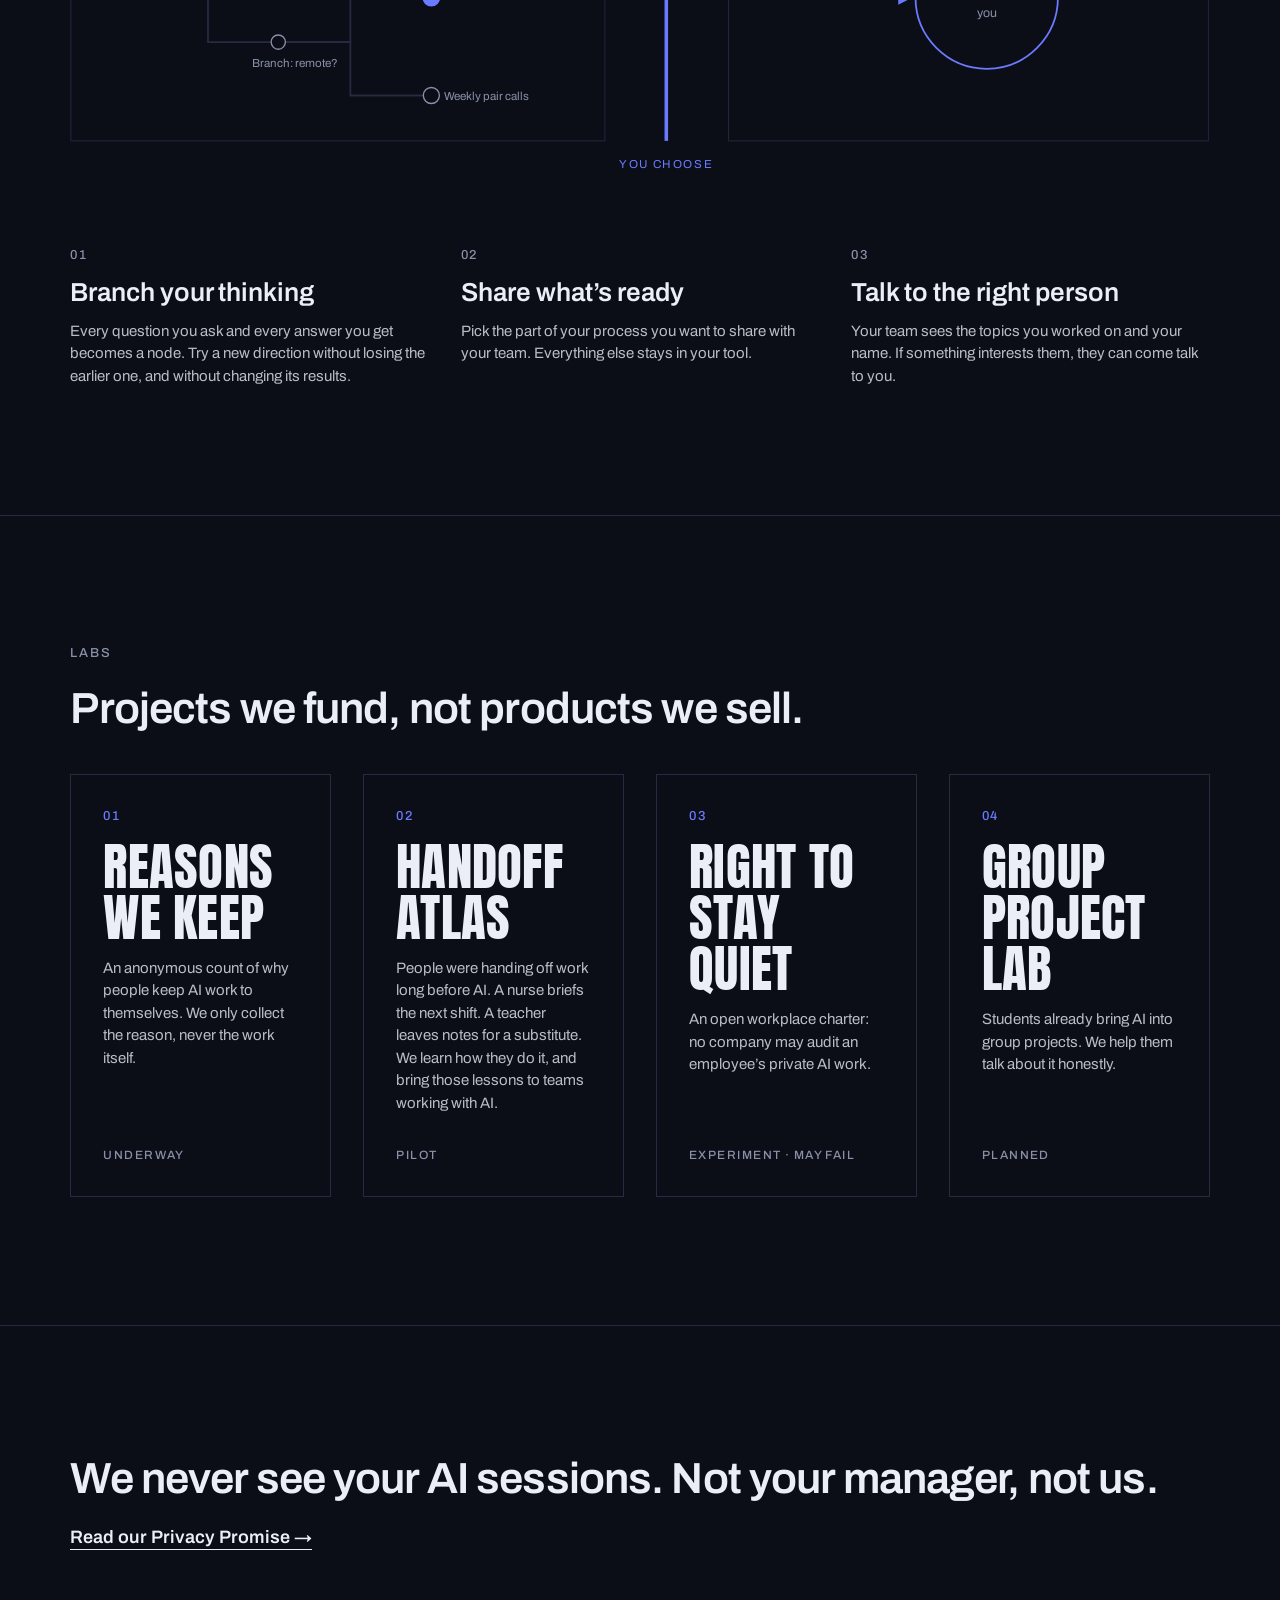
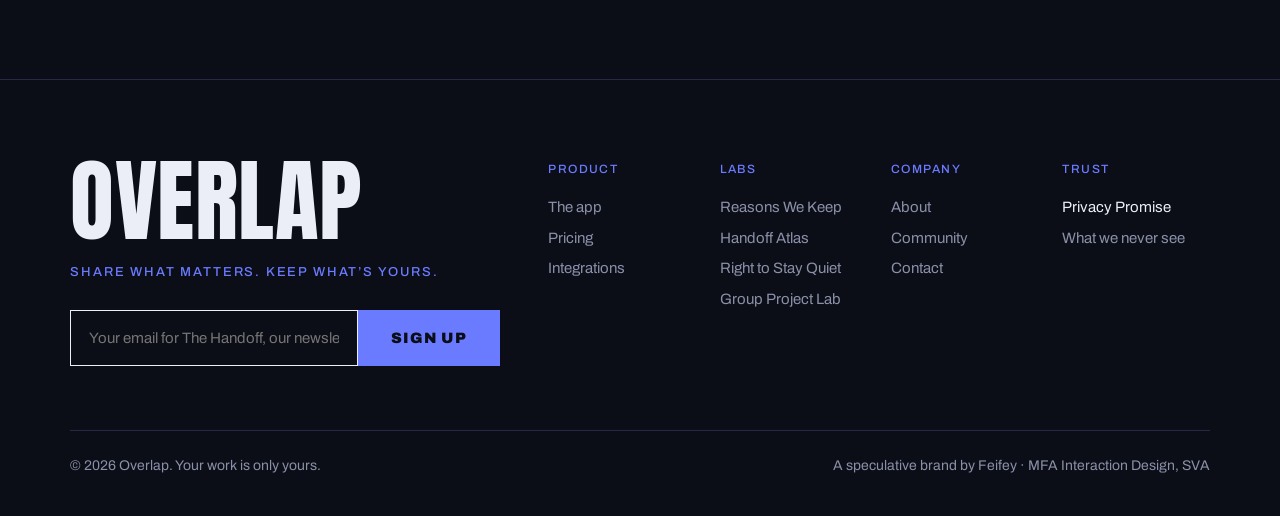
==== commit 3baec011: "Clearer copy across the site; Lab 01 collects reasons only Co-Authored-By: Claude Opus 5.5 <noreply@" ====
--- a/index.html
+++ b/index.html
@@ -17,7 +17,7 @@
     <a class="logo" href="index.html" aria-label="Overlap home"><svg class="mark" viewBox="0 0 40 28" aria-hidden="true"><circle cx="14" cy="14" r="12" fill="none" stroke="var(--fg)" stroke-width="2.5"/><circle cx="26" cy="14" r="12" fill="var(--ac)" fill-opacity=".9"/></svg><span>OVERLAP</span></a>
     <button class="burger" aria-expanded="false" aria-controls="nav">Menu</button>
     <nav class="nav" id="nav">
-      <ul><li><a href="product.html">Product</a></li><li><a href="services.html">Services</a></li><li><a href="integrations.html">Integrations</a></li><li class="has-menu"><button class="menu-btn" aria-expanded="false">Labs</button><ul class="dropdown"><li><a href="labs/unsent-archive.html"><small>Lab 01</small>Unsent Archive</a></li><li><a href="labs/handoff-atlas.html"><small>Lab 02</small>Handoff Atlas</a></li><li><a href="labs/right-to-stay-quiet.html"><small>Lab 03</small>Right to Stay Quiet</a></li><li><a href="labs/group-project-lab.html"><small>Lab 04</small>Group Project Lab</a></li></ul></li><li><a href="community.html">Community</a></li><li><a href="privacy.html">Privacy Promise</a></li><li><a href="about.html">About</a></li></ul>
+      <ul><li><a href="product.html">Product</a></li><li><a href="services.html">Services</a></li><li><a href="integrations.html">Integrations</a></li><li class="has-menu"><button class="menu-btn" aria-expanded="false">Labs</button><ul class="dropdown"><li><a href="labs/reasons-we-keep.html"><small>Lab 01</small>Reasons We Keep</a></li><li><a href="labs/handoff-atlas.html"><small>Lab 02</small>Handoff Atlas</a></li><li><a href="labs/right-to-stay-quiet.html"><small>Lab 03</small>Right to Stay Quiet</a></li><li><a href="labs/group-project-lab.html"><small>Lab 04</small>Group Project Lab</a></li></ul></li><li><a href="community.html">Community</a></li><li><a href="privacy.html">Privacy Promise</a></li><li><a href="about.html">About</a></li></ul>
       <a class="btn small" href="integrations.html">Try it →</a>
     </nav>
   </div>
@@ -67,15 +67,15 @@
 <text x="1195" y="318" font-size="12" fill="var(--mu)" text-anchor="middle">Jun</text>
 </g></svg></div>
   <div class="grid g3 mt-l">
-    <div class="step"><span class="num">01</span><h3>Branch your thinking</h3><p class="body small">Every input and response becomes a node. Try a new direction without losing the previous one, and without affecting its results or thinking.</p></div>
-    <div class="step"><span class="num">02</span><h3>Share what’s ready</h3><p class="body small">Pick the answers that hold up and approve a short summary. Everything else stays in your tool.</p></div>
-    <div class="step"><span class="num">03</span><h3>Talk to the right person</h3><p class="body small">Your team sees topics and names, never your session. The rest is a conversation.</p></div>
+    <div class="step"><span class="num">01</span><h3>Branch your thinking</h3><p class="body small">Every question you ask and every answer you get becomes a node. Try a new direction without losing the earlier one, and without changing its results.</p></div>
+    <div class="step"><span class="num">02</span><h3>Share what’s ready</h3><p class="body small">Pick the part of your process you want to share with your team. Everything else stays in your tool.</p></div>
+    <div class="step"><span class="num">03</span><h3>Talk to the right person</h3><p class="body small">Your team sees the topics you worked on and your name. If something interests them, they can come talk to you.</p></div>
   </div>
 </div></section>
 <section class="section" id="labs"><div class="wrap">
   <span class="label">Labs</span>
-  <h2 class="h2">What we spend on, not what we sell.</h2>
-  <div class="grid g4 mt-m"><a class="card" href="labs/unsent-archive.html"><span class="num">01</span><span class="display d-s">Unsent Archive</span><span class="body small">An anonymous public archive of the things people chose not to share at work, and why.</span><span class="status">Underway</span></a><a class="card" href="labs/handoff-atlas.html"><span class="num">02</span><span class="display d-s">Handoff Atlas</span><span class="body small">Handoffs didn’t start with AI. We study how nurses, line cooks and teachers pass work to each other.</span><span class="status">Pilot</span></a><a class="card" href="labs/right-to-stay-quiet.html"><span class="num">03</span><span class="display d-s">Right to Stay Quiet</span><span class="body small">An open workplace charter: no company may audit an employee’s private AI work.</span><span class="status">Experiment · may fail</span></a><a class="card" href="labs/group-project-lab.html"><span class="num">04</span><span class="display d-s">Group Project Lab</span><span class="body small">Students already bring AI into group projects. We help them talk about it honestly.</span><span class="status">Summer 2027</span></a></div>
+  <h2 class="h2">Projects we fund, not products we sell.</h2>
+  <div class="grid g4 mt-m"><a class="card" href="labs/reasons-we-keep.html"><span class="num">01</span><span class="display d-s">Reasons We Keep</span><span class="body small">An anonymous count of why people keep AI work to themselves. We only collect the reason, never the work itself.</span><span class="status">Underway</span></a><a class="card" href="labs/handoff-atlas.html"><span class="num">02</span><span class="display d-s">Handoff Atlas</span><span class="body small">People were handing off work long before AI. A nurse briefs the next shift. A teacher leaves notes for a substitute. We learn how they do it, and bring those lessons to teams working with AI.</span><span class="status">Pilot</span></a><a class="card" href="labs/right-to-stay-quiet.html"><span class="num">03</span><span class="display d-s">Right to Stay Quiet</span><span class="body small">An open workplace charter: no company may audit an employee’s private AI work.</span><span class="status">Experiment · may fail</span></a><a class="card" href="labs/group-project-lab.html"><span class="num">04</span><span class="display d-s">Group Project Lab</span><span class="body small">Students already bring AI into group projects. We help them talk about it honestly.</span><span class="status">Planned</span></a></div>
 </div></section>
 <section class="section"><div class="wrap">
   <h2 class="h2">We never see your AI sessions. Not your manager, not us.</h2>
@@ -95,7 +95,7 @@
       </div>
       <div class="foot-cols">
         <div><h4>PRODUCT</h4><a href="product.html">The app</a><a href="services.html">Pricing</a><a href="integrations.html">Integrations</a></div>
-        <div><h4>LABS</h4><a href="labs/unsent-archive.html">Unsent Archive</a><a href="labs/handoff-atlas.html">Handoff Atlas</a><a href="labs/right-to-stay-quiet.html">Right to Stay Quiet</a><a href="labs/group-project-lab.html">Group Project Lab</a></div>
+        <div><h4>LABS</h4><a href="labs/reasons-we-keep.html">Reasons We Keep</a><a href="labs/handoff-atlas.html">Handoff Atlas</a><a href="labs/right-to-stay-quiet.html">Right to Stay Quiet</a><a href="labs/group-project-lab.html">Group Project Lab</a></div>
         <div><h4>COMPANY</h4><a href="about.html">About</a><a href="community.html">Community</a><a href="about.html#contact">Contact</a></div>
         <div><h4>TRUST</h4><a href="privacy.html" style="color:var(--fg)">Privacy Promise</a><a href="privacy.html#never">What we never see</a></div>
       </div>
